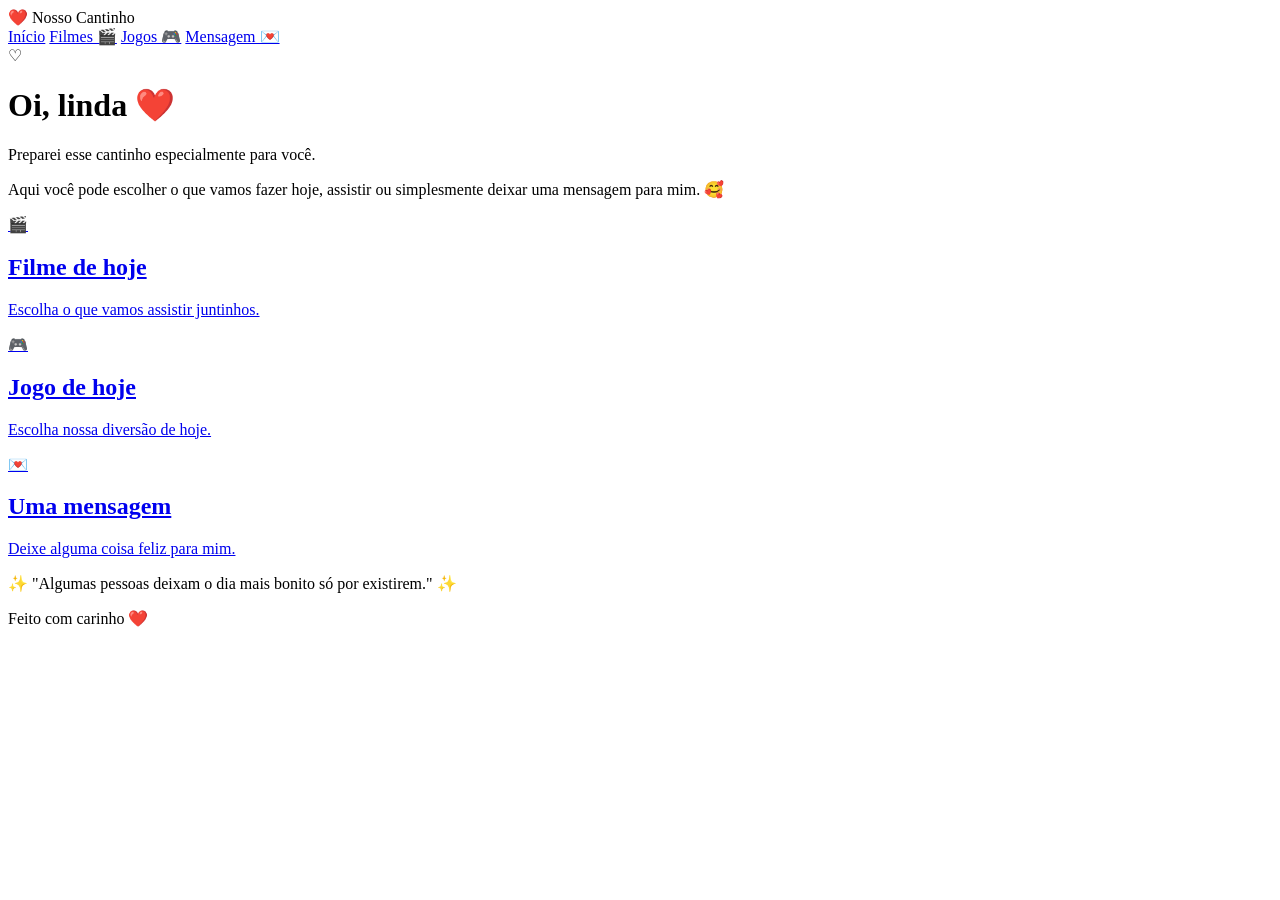
==== index.html @ 55f41e74 "Create index.html" ====
<!DOCTYPE html>
<html lang="pt-BR">

<head>
    <meta charset="UTF-8">
    <meta name="viewport" content="width=device-width, initial-scale=1.0">

    <title>Nosso cantinho ❤️</title>

    <link rel="stylesheet" href="style.css">
</head>

<body>

<header>
    <div class="logo">❤️ Nosso Cantinho</div>

    <nav>
        <a href="index.html">Início</a>
        <a href="filmes.html">Filmes 🎬</a>
        <a href="jogos.html">Jogos 🎮</a>
        <a href="contato.html">Mensagem 💌</a>
    </nav>
</header>

<main class="home">

    <div class="hero">

        <span class="small-heart">♡</span>

        <h1>Oi, linda ❤️</h1>

        <p id="saudacao">
            Preparei esse cantinho especialmente para você.
        </p>

        <p>
            Aqui você pode escolher o que vamos fazer hoje,
            assistir ou simplesmente deixar uma mensagem para mim. 🥰
        </p>

    </div>

    <section class="cards">

        <a href="filmes.html" class="menu-card">
            <span>🎬</span>
            <h2>Filme de hoje</h2>
            <p>Escolha o que vamos assistir juntinhos.</p>
        </a>

        <a href="jogos.html" class="menu-card">
            <span>🎮</span>
            <h2>Jogo de hoje</h2>
            <p>Escolha nossa diversão de hoje.</p>
        </a>

        <a href="contato.html" class="menu-card">
            <span>💌</span>
            <h2>Uma mensagem</h2>
            <p>Deixe alguma coisa feliz para mim.</p>
        </a>

    </section>

    <div class="love-message">
        <p>✨ "Algumas pessoas deixam o dia mais bonito só por existirem." ✨</p>
    </div>

</main>

<footer>
    Feito com carinho ❤️
</footer>

<script src="script.js"></script>

</body>
</html>
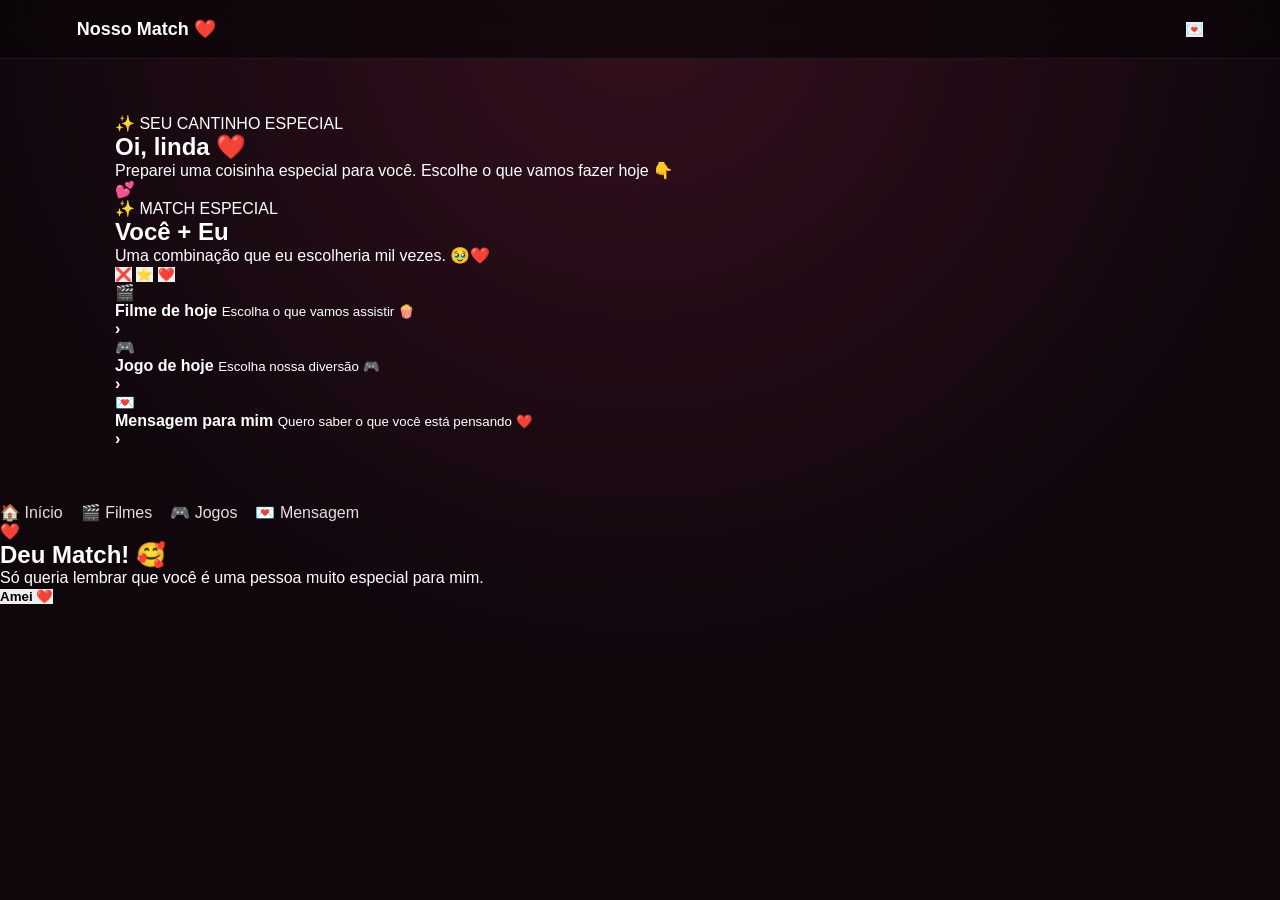
==== commit 32f37f18: "Atualizar o index.html" ====
--- a/index.html
+++ b/index.html
@@ -1,80 +1,149 @@
 <!DOCTYPE html>
 <html lang="pt-BR">
-
 <head>
     <meta charset="UTF-8">
     <meta name="viewport" content="width=device-width, initial-scale=1.0">
-
-    <title>Nosso cantinho ❤️</title>
-
+    <title>Nosso Match ❤️</title>
     <link rel="stylesheet" href="style.css">
 </head>
-
 <body>
 
-<header>
-    <div class="logo">❤️ Nosso Cantinho</div>
+<header class="header">
+    <a href="index.html" class="logo">
+        Nosso <span>Match</span> ❤️
+    </a>
 
-    <nav>
-        <a href="index.html">Início</a>
-        <a href="filmes.html">Filmes 🎬</a>
-        <a href="jogos.html">Jogos 🎮</a>
-        <a href="contato.html">Mensagem 💌</a>
-    </nav>
+    <button class="header-heart" onclick="mostrarAmor()">
+        💌
+    </button>
 </header>
 
 <main class="home">
 
-    <div class="hero">
+    <section class="welcome">
+        <p class="small-text">✨ SEU CANTINHO ESPECIAL</p>
 
-        <span class="small-heart">♡</span>
-
-        <h1>Oi, linda ❤️</h1>
-
-        <p id="saudacao">
-            Preparei esse cantinho especialmente para você.
-        </p>
+        <h1>
+            Oi, <span id="nomeDisplay">linda</span> ❤️
+        </h1>
 
         <p>
-            Aqui você pode escolher o que vamos fazer hoje,
-            assistir ou simplesmente deixar uma mensagem para mim. 🥰
+            Preparei uma coisinha especial para você.
+            Escolhe o que vamos fazer hoje 👇
         </p>
+    </section>
 
+    <section class="match-card">
+        <div class="card-gradient">
+            <div class="card-emoji">💕</div>
+
+            <div class="card-info">
+                <span class="match-badge">
+                    ✨ MATCH ESPECIAL
+                </span>
+
+                <h2>Você + Eu</h2>
+
+                <p>
+                    Uma combinação que eu escolheria
+                    mil vezes. 🥹❤️
+                </p>
+            </div>
+        </div>
+    </section>
+
+    <div class="match-buttons">
+        <button class="circle-button dislike" onclick="mostrarAmor()">❌</button>
+        <button class="circle-button star" onclick="mostrarAmor()">⭐</button>
+        <button class="circle-button like" onclick="mostrarAmor()">❤️</button>
     </div>
 
-    <section class="cards">
+    <section class="quick-options">
 
-        <a href="filmes.html" class="menu-card">
-            <span>🎬</span>
-            <h2>Filme de hoje</h2>
-            <p>Escolha o que vamos assistir juntinhos.</p>
+        <a href="filmes.html" class="quick-card">
+            <div class="quick-icon">🎬</div>
+
+            <div>
+                <strong>Filme de hoje</strong>
+                <small>Escolha o que vamos assistir 🍿</small>
+            </div>
+
+            <b>›</b>
         </a>
 
-        <a href="jogos.html" class="menu-card">
-            <span>🎮</span>
-            <h2>Jogo de hoje</h2>
-            <p>Escolha nossa diversão de hoje.</p>
+        <a href="jogos.html" class="quick-card">
+            <div class="quick-icon">🎮</div>
+
+            <div>
+                <strong>Jogo de hoje</strong>
+                <small>Escolha nossa diversão 🎮</small>
+            </div>
+
+            <b>›</b>
         </a>
 
-        <a href="contato.html" class="menu-card">
-            <span>💌</span>
-            <h2>Uma mensagem</h2>
-            <p>Deixe alguma coisa feliz para mim.</p>
+        <!-- BOTÃO CORRIGIDO -->
+        <a
+            href="contato.html"
+            class="quick-card"
+            onclick="abrirContato(event)"
+        >
+            <div class="quick-icon">💌</div>
+
+            <div>
+                <strong>Mensagem para mim</strong>
+                <small>Quero saber o que você está pensando ❤️</small>
+            </div>
+
+            <b>›</b>
         </a>
 
     </section>
-
-    <div class="love-message">
-        <p>✨ "Algumas pessoas deixam o dia mais bonito só por existirem." ✨</p>
-    </div>
-
 </main>
 
-<footer>
-    Feito com carinho ❤️
-</footer>
+<nav class="bottom-nav">
+    <a href="index.html" class="nav-item active">
+        🏠
+        <span>Início</span>
+    </a>
+
+    <a href="filmes.html" class="nav-item">
+        🎬
+        <span>Filmes</span>
+    </a>
+
+    <a href="jogos.html" class="nav-item">
+        🎮
+        <span>Jogos</span>
+    </a>
+
+    <a
+        href="contato.html"
+        class="nav-item"
+        onclick="abrirContato(event)"
+    >
+        💌
+        <span>Mensagem</span>
+    </a>
+</nav>
+
+<div id="modal" class="modal">
+    <div class="modal-box">
+        <div class="modal-heart">❤️</div>
+
+        <h2>Deu Match! 🥰</h2>
+
+        <p>
+            Só queria lembrar que você é
+            uma pessoa muito especial para mim.
+        </p>
+
+        <button onclick="fecharModal()">
+            Amei ❤️
+        </button>
+    </div>
+</div>
 
 <script src="script.js"></script>
-
 </body>
-</html>
+</html>
--- a/style.css
+++ b/style.css
@@ -0,0 +1,397 @@
+* {
+    box-sizing: border-box;
+    margin: 0;
+    padding: 0;
+}
+
+:root {
+    --pink: #ff4f81;
+    --pink-dark: #d9275d;
+    --bg: #10070d;
+    --card: rgba(255,255,255,0.08);
+    --text: #fff;
+    --muted: #d7c8ce;
+}
+
+body {
+    font-family: Arial, Helvetica, sans-serif;
+    background:
+        radial-gradient(circle at top, #35101f, #10070d 60%);
+    color: var(--text);
+    min-height: 100vh;
+}
+
+a {
+    text-decoration: none;
+    color: inherit;
+}
+
+/* HEADER */
+
+header {
+    width: 100%;
+    padding: 18px 6%;
+    display: flex;
+    justify-content: space-between;
+    align-items: center;
+    gap: 20px;
+    border-bottom: 1px solid rgba(255,255,255,.08);
+    background: rgba(10,5,8,.7);
+    backdrop-filter: blur(12px);
+    position: sticky;
+    top: 0;
+    z-index: 10;
+}
+
+.logo {
+    font-weight: bold;
+    font-size: 18px;
+}
+
+nav {
+    display: flex;
+    gap: 18px;
+    flex-wrap: wrap;
+}
+
+nav a {
+    color: #e8dce1;
+    transition: .3s;
+}
+
+nav a:hover {
+    color: var(--pink);
+}
+
+/* ENTRADA */
+
+.center-page {
+    display: flex;
+    align-items: center;
+    justify-content: center;
+    padding: 20px;
+    overflow: hidden;
+}
+
+.card {
+    width: 100%;
+    max-width: 470px;
+    padding: 38px 25px;
+    background: rgba(255,255,255,.08);
+    border: 1px solid rgba(255,255,255,.12);
+    border-radius: 25px;
+    text-align: center;
+    box-shadow: 0 25px 80px rgba(0,0,0,.5);
+    backdrop-filter: blur(15px);
+}
+
+.heart {
+    font-size: 55px;
+    animation: pulse 1.5s infinite;
+}
+
+.card h1 {
+    margin: 15px 0 10px;
+}
+
+.card p {
+    color: var(--muted);
+    line-height: 1.6;
+}
+
+.card h2 {
+    font-size: 20px;
+    margin: 25px 0;
+}
+
+input,
+textarea {
+    width: 100%;
+    border: none;
+    outline: none;
+    border-radius: 15px;
+    padding: 15px;
+    background: rgba(255,255,255,.1);
+    color: white;
+    font-size: 16px;
+    border: 1px solid rgba(255,255,255,.1);
+}
+
+input::placeholder,
+textarea::placeholder {
+    color: #c6b7bd;
+}
+
+.buttons {
+    display: flex;
+    justify-content: center;
+    gap: 12px;
+    margin-top: 18px;
+}
+
+button {
+    border: none;
+    cursor: pointer;
+    font-weight: bold;
+}
+
+.buttons button {
+    background: var(--pink);
+    color: white;
+    padding: 13px 22px;
+    border-radius: 30px;
+    transition: .3s;
+}
+
+.buttons button:hover {
+    transform: scale(1.05);
+}
+
+#nao {
+    background: #555;
+}
+
+/* HOME */
+
+.home,
+.page {
+    width: 92%;
+    max-width: 1050px;
+    margin: auto;
+    padding: 55px 0;
+}
+
+.hero {
+    text-align: center;
+    max-width: 700px;
+    margin: auto;
+}
+
+.hero h1 {
+    font-size: clamp(38px, 8vw, 70px);
+    margin: 12px 0;
+}
+
+.hero p {
+    color: var(--muted);
+    font-size: 18px;
+    line-height: 1.7;
+    margin: 10px 0;
+}
+
+.small-heart {
+    font-size: 50px;
+    color: var(--pink);
+}
+
+.cards {
+    display: grid;
+    grid-template-columns: repeat(3, 1fr);
+    gap: 20px;
+    margin-top: 50px;
+}
+
+.menu-card {
+    background: var(--card);
+    border: 1px solid rgba(255,255,255,.1);
+    border-radius: 22px;
+    padding: 30px 22px;
+    transition: .3s;
+}
+
+.menu-card:hover {
+    transform: translateY(-8px);
+    border-color: var(--pink);
+}
+
+.menu-card span {
+    font-size: 40px;
+}
+
+.menu-card h2 {
+    margin: 15px 0 8px;
+}
+
+.menu-card p {
+    color: var(--muted);
+    line-height: 1.5;
+}
+
+.love-message {
+    text-align: center;
+    margin-top: 55px;
+    padding: 25px;
+    border-radius: 20px;
+    background: rgba(255,79,129,.08);
+    color: #ffdce6;
+}
+
+/* PÁGINAS */
+
+.page-title {
+    text-align: center;
+    max-width: 700px;
+    margin: auto;
+}
+
+.page-title span {
+    font-size: 55px;
+}
+
+.page-title h1 {
+    font-size: clamp(30px, 6vw, 50px);
+    margin: 15px 0;
+}
+
+.page-title p {
+    color: var(--muted);
+    line-height: 1.6;
+}
+
+.options {
+    max-width: 700px;
+    margin: 40px auto;
+    display: grid;
+    gap: 15px;
+}
+
+.option {
+    padding: 22px;
+    border-radius: 20px;
+    text-align: left;
+    color: white;
+    background: rgba(255,255,255,.07);
+    border: 1px solid rgba(255,255,255,.1);
+    transition: .3s;
+}
+
+.option:hover {
+    transform: scale(1.02);
+    border-color: var(--pink);
+    background: rgba(255,79,129,.1);
+}
+
+.option span {
+    font-size: 32px;
+    float: left;
+    margin-right: 18px;
+}
+
+.option strong {
+    display: block;
+    font-size: 18px;
+    margin-bottom: 6px;
+}
+
+.option small {
+    color: #cbbbc1;
+}
+
+.result {
+    text-align: center;
+    max-width: 600px;
+    margin: 25px auto;
+    padding: 20px;
+    border-radius: 18px;
+    background: rgba(255,79,129,.12);
+    color: #ffe5ec;
+    min-height: 20px;
+}
+
+.back {
+    display: block;
+    width: fit-content;
+    margin: 30px auto;
+    color: #ff8fab;
+}
+
+/* CONTATO */
+
+.message-box {
+    max-width: 650px;
+    margin: 40px auto;
+}
+
+textarea {
+    height: 200px;
+    resize: vertical;
+    margin-bottom: 15px;
+}
+
+.send {
+    width: 100%;
+    padding: 16px;
+    border-radius: 15px;
+    background: var(--pink);
+    color: white;
+    font-size: 16px;
+    transition: .3s;
+}
+
+.send:hover {
+    background: var(--pink-dark);
+    transform: translateY(-2px);
+}
+
+.secret {
+    max-width: 600px;
+    margin: 40px auto;
+    padding: 25px;
+    text-align: center;
+    border-radius: 20px;
+    background: rgba(255,255,255,.05);
+    color: #d9c9cf;
+}
+
+/* FOOTER */
+
+footer {
+    text-align: center;
+    padding: 30px;
+    color: #a9979e;
+}
+
+/* ANIMAÇÃO */
+
+@keyframes pulse {
+    0%, 100% {
+        transform: scale(1);
+    }
+
+    50% {
+        transform: scale(1.15);
+    }
+}
+
+/* CELULAR */
+
+@media (max-width: 700px) {
+
+    header {
+        flex-direction: column;
+        padding: 15px;
+    }
+
+    nav {
+        justify-content: center;
+        gap: 10px;
+        font-size: 13px;
+    }
+
+    .cards {
+        grid-template-columns: 1fr;
+    }
+
+    .home,
+    .page {
+        padding: 35px 0;
+    }
+
+    .buttons {
+        flex-direction: column;
+    }
+
+    .buttons button {
+        width: 100%;
+    }
+}
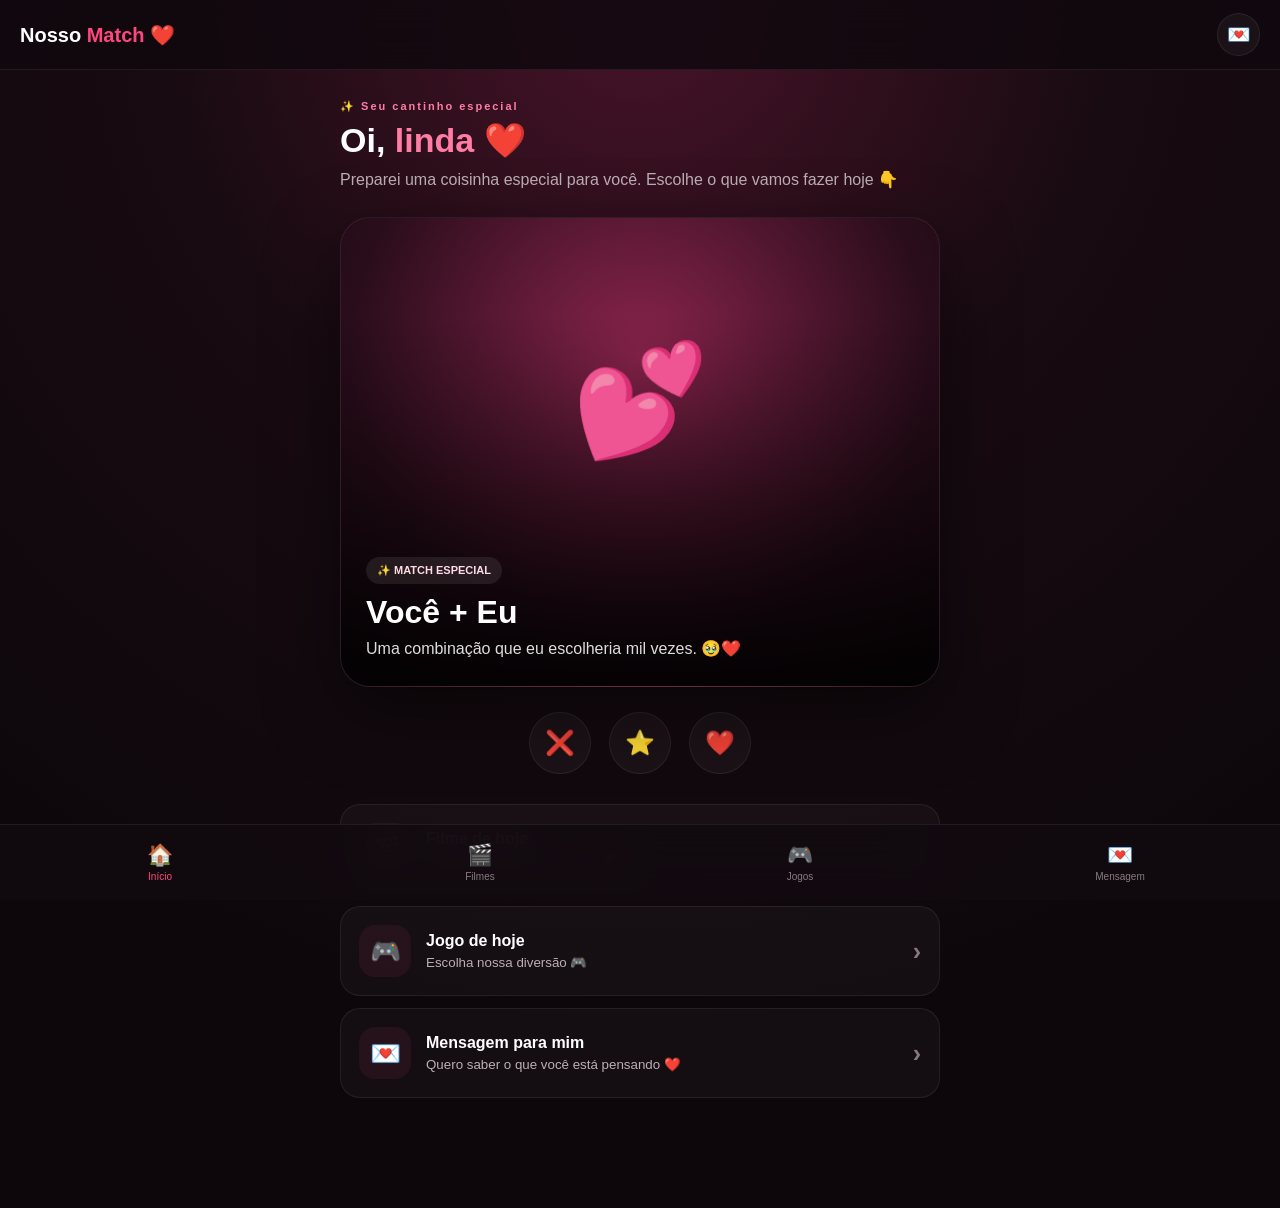
==== commit 122ef790: "Atualizar o index.html" ====
--- a/index.html
+++ b/index.html
@@ -6,22 +6,29 @@
     <title>Nosso Match ❤️</title>
     <link rel="stylesheet" href="style.css">
 </head>
+
 <body>
 
 <header class="header">
-    <a href="index.html" class="logo">
+
+    <div class="logo">
         Nosso <span>Match</span> ❤️
-    </a>
+    </div>
 
     <button class="header-heart" onclick="mostrarAmor()">
         💌
     </button>
+
 </header>
 
+
 <main class="home">
 
     <section class="welcome">
-        <p class="small-text">✨ SEU CANTINHO ESPECIAL</p>
+
+        <p class="small-text">
+            ✨ Seu cantinho especial
+        </p>
 
         <h1>
             Oi, <span id="nomeDisplay">linda</span> ❤️
@@ -31,77 +38,125 @@
             Preparei uma coisinha especial para você.
             Escolhe o que vamos fazer hoje 👇
         </p>
+
     </section>
 
+
     <section class="match-card">
+
         <div class="card-gradient">
-            <div class="card-emoji">💕</div>
+
+            <div class="card-emoji">
+                💕
+            </div>
 
             <div class="card-info">
+
                 <span class="match-badge">
                     ✨ MATCH ESPECIAL
                 </span>
 
-                <h2>Você + Eu</h2>
+                <h2>
+                    Você + Eu
+                </h2>
 
                 <p>
                     Uma combinação que eu escolheria
                     mil vezes. 🥹❤️
                 </p>
-            </div>
+
+            </div>
+
         </div>
+
     </section>
 
+
     <div class="match-buttons">
-        <button class="circle-button dislike" onclick="mostrarAmor()">❌</button>
-        <button class="circle-button star" onclick="mostrarAmor()">⭐</button>
-        <button class="circle-button like" onclick="mostrarAmor()">❤️</button>
+
+        <button
+            class="circle-button dislike"
+            onclick="mostrarAmor()">
+            ❌
+        </button>
+
+        <button
+            class="circle-button star"
+            onclick="mostrarAmor()">
+            ⭐
+        </button>
+
+        <button
+            class="circle-button like"
+            onclick="mostrarAmor()">
+            ❤️
+        </button>
+
     </div>
 
+
     <section class="quick-options">
 
         <a href="filmes.html" class="quick-card">
-            <div class="quick-icon">🎬</div>
+
+            <div class="quick-icon">
+                🎬
+            </div>
 
             <div>
                 <strong>Filme de hoje</strong>
-                <small>Escolha o que vamos assistir 🍿</small>
+                <small>
+                    Escolha o que vamos assistir 🍿
+                </small>
             </div>
 
             <b>›</b>
+
         </a>
 
+
         <a href="jogos.html" class="quick-card">
-            <div class="quick-icon">🎮</div>
+
+            <div class="quick-icon">
+                🎮
+            </div>
 
             <div>
                 <strong>Jogo de hoje</strong>
-                <small>Escolha nossa diversão 🎮</small>
+                <small>
+                    Escolha nossa diversão 🎮
+                </small>
             </div>
 
             <b>›</b>
+
         </a>
 
-        <!-- BOTÃO CORRIGIDO -->
-        <a
-            href="contato.html"
-            class="quick-card"
-            onclick="abrirContato(event)"
-        >
-            <div class="quick-icon">💌</div>
+
+        <a href="contato.html" class="quick-card">
+
+            <div class="quick-icon">
+                💌
+            </div>
 
             <div>
                 <strong>Mensagem para mim</strong>
-                <small>Quero saber o que você está pensando ❤️</small>
+                <small>
+                    Quero saber o que você está pensando ❤️
+                </small>
             </div>
 
             <b>›</b>
+
         </a>
 
     </section>
+
 </main>
 
+
 <nav class="bottom-nav">
+
     <a href="index.html" class="nav-item active">
         🏠
         <span>Início</span>
@@ -117,19 +172,21 @@
         <span>Jogos</span>
     </a>
 
-    <a
-        href="contato.html"
-        class="nav-item"
-        onclick="abrirContato(event)"
-    >
+    <a href="contato.html" class="nav-item">
         💌
         <span>Mensagem</span>
     </a>
+
 </nav>
 
+
 <div id="modal" class="modal">
+
     <div class="modal-box">
-        <div class="modal-heart">❤️</div>
+
+        <div class="modal-heart">
+            ❤️
+        </div>
 
         <h2>Deu Match! 🥰</h2>
 
@@ -141,9 +198,13 @@
         <button onclick="fecharModal()">
             Amei ❤️
         </button>
+
     </div>
+
 </div>
 
+
 <script src="script.js"></script>
+
 </body>
 </html>
--- a/style.css
+++ b/style.css
@@ -1,397 +1,799 @@
 * {
-    box-sizing: border-box;
     margin: 0;
     padding: 0;
+    box-sizing: border-box;
 }
 
 :root {
-    --pink: #ff4f81;
-    --pink-dark: #d9275d;
-    --bg: #10070d;
-    --card: rgba(255,255,255,0.08);
-    --text: #fff;
-    --muted: #d7c8ce;
+    --pink: #ff477e;
+    --pink-light: #ff7da4;
+    --pink-dark: #e52d62;
+    --background: #0d070b;
+    --card: #ffffff0b;
+    --border: #ffffff12;
+    --text: #ffffff;
+    --muted: #bcaeb5;
+}
+
+html {
+    scroll-behavior: smooth;
 }
 
 body {
     font-family: Arial, Helvetica, sans-serif;
+    color: var(--text);
     background:
-        radial-gradient(circle at top, #35101f, #10070d 60%);
-    color: var(--text);
+        radial-gradient(
+            circle at top,
+            #481329 0%,
+            #180b11 35%,
+            #0d070b 75%
+        );
     min-height: 100vh;
 }
 
 a {
+    color: inherit;
     text-decoration: none;
-    color: inherit;
-}
-
-/* HEADER */
-
-header {
+}
+
+button {
+    font-family: inherit;
+    cursor: pointer;
+}
+
+
+/* =========================
+   ENTRADA
+========================= */
+
+.entry-body {
+    min-height: 100vh;
+    display: flex;
+    align-items: center;
+    justify-content: center;
+    padding: 25px;
+    overflow: hidden;
+    background:
+        radial-gradient(
+            circle at top,
+            #681b3c,
+            #0d070b 65%
+        );
+}
+
+.entry-card {
+    position: relative;
     width: 100%;
-    padding: 18px 6%;
-    display: flex;
-    justify-content: space-between;
-    align-items: center;
-    gap: 20px;
-    border-bottom: 1px solid rgba(255,255,255,.08);
-    background: rgba(10,5,8,.7);
-    backdrop-filter: blur(12px);
+    max-width: 430px;
+    padding: 42px 25px;
+    text-align: center;
+    border: 1px solid var(--border);
+    border-radius: 30px;
+    background: #ffffff0b;
+    backdrop-filter: blur(18px);
+    box-shadow: 0 25px 80px #00000090;
+    z-index: 2;
+}
+
+.big-heart {
+    font-size: 70px;
+    animation: pulse 1.5s infinite;
+}
+
+@keyframes pulse {
+
+    0%, 100% {
+        transform: scale(1);
+    }
+
+    50% {
+        transform: scale(1.12);
+    }
+}
+
+.mini-title {
+    margin-top: 20px;
+    color: var(--pink-light);
+    font-size: 11px;
+    font-weight: bold;
+    letter-spacing: 3px;
+}
+
+.entry-card h1 {
+    margin-top: 10px;
+    font-size: 38px;
+}
+
+.entry-text {
+    margin-top: 12px;
+    color: var(--muted);
+    line-height: 1.6;
+}
+
+.question {
+    margin-top: 25px;
+    font-size: 18px;
+    font-weight: bold;
+}
+
+.entry-card input {
+    width: 100%;
+    margin-top: 20px;
+    padding: 16px;
+    border: 1px solid var(--border);
+    border-radius: 15px;
+    outline: none;
+    background: #ffffff0b;
+    color: white;
+    font-size: 16px;
+}
+
+.entry-card input::placeholder {
+    color: #95858c;
+}
+
+.entry-buttons {
+    display: flex;
+    gap: 12px;
+    margin-top: 14px;
+}
+
+.main-btn,
+.no-btn {
+    flex: 1;
+    padding: 15px;
+    border: 0;
+    border-radius: 30px;
+    font-weight: bold;
+    transition: .25s;
+}
+
+.main-btn {
+    color: white;
+    background: linear-gradient(
+        135deg,
+        var(--pink-light),
+        var(--pink-dark)
+    );
+    box-shadow: 0 10px 30px #ff477e30;
+}
+
+.no-btn {
+    color: white;
+    background: #ffffff12;
+}
+
+.main-btn:hover {
+    transform: translateY(-2px) scale(1.02);
+}
+
+#mensagem {
+    min-height: 20px;
+    margin-top: 15px;
+    color: var(--pink-light);
+}
+
+.floating-hearts span {
+    position: fixed;
+    opacity: .12;
+    font-size: 30px;
+    animation: float 8s infinite ease-in-out;
+}
+
+.floating-hearts span:nth-child(1) {
+    left: 10%;
+    top: 15%;
+}
+
+.floating-hearts span:nth-child(2) {
+    left: 80%;
+    top: 20%;
+    animation-delay: 2s;
+}
+
+.floating-hearts span:nth-child(3) {
+    left: 20%;
+    top: 75%;
+    animation-delay: 4s;
+}
+
+.floating-hearts span:nth-child(4) {
+    left: 75%;
+    top: 70%;
+    animation-delay: 1s;
+}
+
+.floating-hearts span:nth-child(5) {
+    left: 45%;
+    top: 10%;
+    animation-delay: 3s;
+}
+
+@keyframes float {
+
+    50% {
+        transform: translateY(-30px) rotate(12deg);
+    }
+}
+
+
+/* =========================
+   CABEÇALHO
+========================= */
+
+.header {
     position: sticky;
     top: 0;
-    z-index: 10;
+    z-index: 50;
+    height: 70px;
+    padding: 0 20px;
+    display: flex;
+    justify-content: space-between;
+    align-items: center;
+    border-bottom: 1px solid var(--border);
+    background: #11090edd;
+    backdrop-filter: blur(18px);
 }
 
 .logo {
+    font-size: 20px;
     font-weight: bold;
+}
+
+.logo span {
+    color: var(--pink);
+}
+
+.header-heart {
+    width: 43px;
+    height: 43px;
+    border: 1px solid var(--border);
+    border-radius: 50%;
+    color: white;
+    background: #ffffff0b;
+    font-size: 19px;
+    transition: .2s;
+}
+
+.header-heart:hover {
+    transform: scale(1.08);
+}
+
+
+/* =========================
+   HOME
+========================= */
+
+.home {
+    width: 92%;
+    max-width: 600px;
+    margin: auto;
+    padding: 30px 0 110px;
+}
+
+.welcome {
+    margin-bottom: 25px;
+}
+
+.small-text {
+    color: var(--pink-light);
+    font-size: 11px;
+    font-weight: bold;
+    letter-spacing: 2px;
+}
+
+.welcome h1 {
+    margin-top: 7px;
+    font-size: 34px;
+}
+
+.welcome h1 span {
+    color: var(--pink-light);
+}
+
+.welcome > p:last-child {
+    margin-top: 8px;
+    color: var(--muted);
+    line-height: 1.5;
+}
+
+
+/* =========================
+   CARD PRINCIPAL
+========================= */
+
+.match-card {
+    height: 470px;
+    position: relative;
+    overflow: hidden;
+    border-radius: 30px;
+    border: 1px solid #ffffff12;
+    background:
+        radial-gradient(
+            circle at 50% 30%,
+            #8b244d,
+            #2a0d1b 65%,
+            #150910
+        );
+    box-shadow: 0 25px 70px #00000080;
+}
+
+.card-gradient {
+    position: absolute;
+    inset: 0;
+    display: flex;
+    flex-direction: column;
+    justify-content: flex-end;
+    padding: 25px;
+    background:
+        linear-gradient(
+            to bottom,
+            transparent 20%,
+            #000000dd 100%
+        );
+}
+
+.card-emoji {
+    flex: 1;
+    display: flex;
+    align-items: center;
+    justify-content: center;
+    font-size: 110px;
+}
+
+.card-info h2 {
+    margin-top: 10px;
+    font-size: 32px;
+}
+
+.card-info p {
+    margin-top: 6px;
+    color: #ddd;
+    line-height: 1.5;
+}
+
+.match-badge {
+    display: inline-block;
+    padding: 7px 11px;
+    border-radius: 20px;
+    color: #ffd9e4;
+    background: #ffffff15;
+    font-size: 11px;
+    font-weight: bold;
+}
+
+
+/* =========================
+   BOTÕES MATCH
+========================= */
+
+.match-buttons {
+    display: flex;
+    justify-content: center;
+    gap: 18px;
+    margin: 25px 0 30px;
+}
+
+.circle-button {
+    width: 62px;
+    height: 62px;
+    border: 1px solid var(--border);
+    border-radius: 50%;
+    background: #ffffff0a;
+    font-size: 24px;
+    transition: .2s;
+}
+
+.circle-button:hover {
+    transform: scale(1.1);
+}
+
+.dislike {
+    color: #ff6d6d;
+}
+
+.star {
+    color: #62c9ff;
+}
+
+.like {
+    color: var(--pink);
+}
+
+
+/* =========================
+   CARDS RÁPIDOS
+========================= */
+
+.quick-options {
+    display: grid;
+    gap: 12px;
+}
+
+.quick-card {
+    display: flex;
+    align-items: center;
+    gap: 15px;
+    padding: 18px;
+    border: 1px solid var(--border);
+    border-radius: 20px;
+    background: #ffffff08;
+    transition: .25s;
+}
+
+.quick-card:hover {
+    transform: translateY(-3px);
+    border-color: #ff477e55;
+    background: #ff477e0d;
+}
+
+.quick-icon {
+    width: 52px;
+    height: 52px;
+    display: flex;
+    align-items: center;
+    justify-content: center;
+    flex-shrink: 0;
+    border-radius: 16px;
+    background: #ff477e12;
+    font-size: 25px;
+}
+
+.quick-card div:nth-child(2) {
+    flex: 1;
+}
+
+.quick-card strong {
+    display: block;
+    font-size: 16px;
+}
+
+.quick-card small {
+    display: block;
+    margin-top: 5px;
+    color: var(--muted);
+}
+
+.quick-card b {
+    color: #88777f;
+    font-size: 25px;
+}
+
+
+/* =========================
+   PÁGINAS
+========================= */
+
+.page {
+    width: 92%;
+    max-width: 600px;
+    margin: auto;
+    padding: 40px 0 110px;
+}
+
+.page-title {
+    text-align: center;
+    margin-bottom: 30px;
+}
+
+.page-emoji {
+    font-size: 58px;
+    margin-bottom: 15px;
+}
+
+.page-title h1 {
+    margin: 10px 0;
+    font-size: 31px;
+}
+
+.page-title > p:last-child {
+    color: var(--muted);
+    line-height: 1.6;
+}
+
+
+/* =========================
+   ESCOLHAS
+========================= */
+
+.choices {
+    display: grid;
+    gap: 13px;
+}
+
+.choice {
+    width: 100%;
+    display: flex;
+    align-items: center;
+    gap: 15px;
+    padding: 18px;
+    text-align: left;
+    border: 1px solid var(--border);
+    border-radius: 22px;
+    color: white;
+    background: #ffffff08;
+    transition: .25s;
+}
+
+.choice:hover {
+    transform: translateY(-3px);
+    border-color: #ff477e66;
+    background: #ff477e12;
+}
+
+.choice:active {
+    transform: scale(.98);
+}
+
+.choice-icon {
+    width: 55px;
+    height: 55px;
+    display: flex;
+    align-items: center;
+    justify-content: center;
+    flex-shrink: 0;
+    border-radius: 17px;
+    background: #ff477e12;
+    font-size: 27px;
+}
+
+.choice-text {
+    flex: 1;
+}
+
+.choice-text strong {
+    display: block;
     font-size: 18px;
 }
 
-nav {
-    display: flex;
-    gap: 18px;
-    flex-wrap: wrap;
-}
-
-nav a {
-    color: #e8dce1;
-    transition: .3s;
-}
-
-nav a:hover {
+.choice-text small {
+    display: block;
+    margin-top: 5px;
+    color: var(--muted);
+    line-height: 1.4;
+}
+
+.arrow {
+    color: #8e7d85;
+    font-size: 28px;
+}
+
+
+/* =========================
+   RESULTADO
+========================= */
+
+.result {
+    display: none;
+    margin-top: 20px;
+    padding: 20px;
+    text-align: center;
+    border: 1px solid #ff477e44;
+    border-radius: 20px;
+    color: #ffe5ed;
+    background: #ff477e12;
+    line-height: 1.6;
+}
+
+.result.show {
+    display: block;
+}
+
+
+/* =========================
+   CONTATO
+========================= */
+
+.message-box {
+    padding: 20px;
+    border: 1px solid var(--border);
+    border-radius: 25px;
+    background: #ffffff08;
+}
+
+textarea {
+    width: 100%;
+    height: 190px;
+    resize: none;
+    padding: 16px;
+    border: 1px solid var(--border);
+    border-radius: 17px;
+    outline: none;
+    color: white;
+    background: #00000025;
+    line-height: 1.5;
+}
+
+textarea::placeholder {
+    color: #96868e;
+}
+
+.whatsapp-button {
+    width: 100%;
+    margin-top: 12px;
+    padding: 16px;
+    border: 0;
+    border-radius: 18px;
+    color: white;
+    background: linear-gradient(
+        135deg,
+        #25d366,
+        #128c7e
+    );
+    font-weight: bold;
+    transition: .2s;
+}
+
+.whatsapp-button:hover {
+    transform: translateY(-2px);
+}
+
+.notice {
+    min-height: 20px;
+    margin-top: 12px;
+    text-align: center;
+    color: var(--pink-light);
+}
+
+.secret-message {
+    margin-top: 25px;
+    padding: 25px;
+    text-align: center;
+    border: 1px solid #ff477e15;
+    border-radius: 23px;
+    background: #ff477e08;
+}
+
+.secret-message > div {
+    font-size: 35px;
+}
+
+.secret-message h3 {
+    margin: 10px 0;
+}
+
+.secret-message p {
+    color: var(--muted);
+    line-height: 1.6;
+}
+
+
+/* =========================
+   VOLTAR
+========================= */
+
+.back-button {
+    display: block;
+    width: max-content;
+    margin: 30px auto 0;
+    padding: 12px 18px;
+    border-radius: 20px;
+    color: var(--pink-light);
+    background: #ffffff08;
+}
+
+
+/* =========================
+   MENU INFERIOR
+========================= */
+
+.bottom-nav {
+    position: fixed;
+    z-index: 60;
+    left: 0;
+    right: 0;
+    bottom: 0;
+    height: 76px;
+    display: flex;
+    justify-content: space-around;
+    align-items: center;
+    border-top: 1px solid var(--border);
+    background: #120a0fee;
+    backdrop-filter: blur(18px);
+}
+
+.nav-item {
+    min-width: 65px;
+    text-align: center;
+    color: #897a81;
+    font-size: 21px;
+    transition: .2s;
+}
+
+.nav-item span {
+    display: block;
+    margin-top: 4px;
+    font-size: 10px;
+}
+
+.nav-item.active {
     color: var(--pink);
 }
 
-/* ENTRADA */
-
-.center-page {
-    display: flex;
+
+/* =========================
+   MODAL
+========================= */
+
+.modal {
+    position: fixed;
+    z-index: 100;
+    inset: 0;
+    display: none;
     align-items: center;
     justify-content: center;
     padding: 20px;
-    overflow: hidden;
-}
-
-.card {
+    background: #000000c9;
+}
+
+.modal.show {
+    display: flex;
+}
+
+.modal-box {
     width: 100%;
-    max-width: 470px;
-    padding: 38px 25px;
-    background: rgba(255,255,255,.08);
-    border: 1px solid rgba(255,255,255,.12);
-    border-radius: 25px;
+    max-width: 380px;
+    padding: 30px;
     text-align: center;
-    box-shadow: 0 25px 80px rgba(0,0,0,.5);
-    backdrop-filter: blur(15px);
-}
-
-.heart {
-    font-size: 55px;
+    border: 1px solid var(--border);
+    border-radius: 27px;
+    background: #1c0e16;
+    box-shadow: 0 25px 70px #000;
+}
+
+.modal-heart {
+    font-size: 60px;
     animation: pulse 1.5s infinite;
 }
 
-.card h1 {
-    margin: 15px 0 10px;
-}
-
-.card p {
+.modal-box h2 {
+    margin: 12px 0;
+}
+
+.modal-box p {
     color: var(--muted);
     line-height: 1.6;
 }
 
-.card h2 {
-    font-size: 20px;
-    margin: 25px 0;
-}
-
-input,
-textarea {
-    width: 100%;
-    border: none;
-    outline: none;
-    border-radius: 15px;
-    padding: 15px;
-    background: rgba(255,255,255,.1);
+.modal-box button {
+    margin-top: 20px;
+    padding: 13px 25px;
+    border-radius: 25px;
     color: white;
-    font-size: 16px;
-    border: 1px solid rgba(255,255,255,.1);
-}
-
-input::placeholder,
-textarea::placeholder {
-    color: #c6b7bd;
-}
-
-.buttons {
-    display: flex;
-    justify-content: center;
-    gap: 12px;
-    margin-top: 18px;
-}
-
-button {
-    border: none;
-    cursor: pointer;
+    background: var(--pink);
     font-weight: bold;
 }
 
-.buttons button {
-    background: var(--pink);
-    color: white;
-    padding: 13px 22px;
-    border-radius: 30px;
-    transition: .3s;
-}
-
-.buttons button:hover {
-    transform: scale(1.05);
-}
-
-#nao {
-    background: #555;
-}
-
-/* HOME */
-
-.home,
-.page {
-    width: 92%;
-    max-width: 1050px;
-    margin: auto;
-    padding: 55px 0;
-}
-
-.hero {
-    text-align: center;
-    max-width: 700px;
-    margin: auto;
-}
-
-.hero h1 {
-    font-size: clamp(38px, 8vw, 70px);
-    margin: 12px 0;
-}
-
-.hero p {
-    color: var(--muted);
-    font-size: 18px;
-    line-height: 1.7;
-    margin: 10px 0;
-}
-
-.small-heart {
-    font-size: 50px;
-    color: var(--pink);
-}
-
-.cards {
-    display: grid;
-    grid-template-columns: repeat(3, 1fr);
-    gap: 20px;
-    margin-top: 50px;
-}
-
-.menu-card {
-    background: var(--card);
-    border: 1px solid rgba(255,255,255,.1);
-    border-radius: 22px;
-    padding: 30px 22px;
-    transition: .3s;
-}
-
-.menu-card:hover {
-    transform: translateY(-8px);
-    border-color: var(--pink);
-}
-
-.menu-card span {
-    font-size: 40px;
-}
-
-.menu-card h2 {
-    margin: 15px 0 8px;
-}
-
-.menu-card p {
-    color: var(--muted);
-    line-height: 1.5;
-}
-
-.love-message {
-    text-align: center;
-    margin-top: 55px;
-    padding: 25px;
-    border-radius: 20px;
-    background: rgba(255,79,129,.08);
-    color: #ffdce6;
-}
-
-/* PÁGINAS */
-
-.page-title {
-    text-align: center;
-    max-width: 700px;
-    margin: auto;
-}
-
-.page-title span {
-    font-size: 55px;
-}
-
-.page-title h1 {
-    font-size: clamp(30px, 6vw, 50px);
-    margin: 15px 0;
-}
-
-.page-title p {
-    color: var(--muted);
-    line-height: 1.6;
-}
-
-.options {
-    max-width: 700px;
-    margin: 40px auto;
-    display: grid;
-    gap: 15px;
-}
-
-.option {
-    padding: 22px;
-    border-radius: 20px;
-    text-align: left;
-    color: white;
-    background: rgba(255,255,255,.07);
-    border: 1px solid rgba(255,255,255,.1);
-    transition: .3s;
-}
-
-.option:hover {
-    transform: scale(1.02);
-    border-color: var(--pink);
-    background: rgba(255,79,129,.1);
-}
-
-.option span {
-    font-size: 32px;
-    float: left;
-    margin-right: 18px;
-}
-
-.option strong {
-    display: block;
-    font-size: 18px;
-    margin-bottom: 6px;
-}
-
-.option small {
-    color: #cbbbc1;
-}
-
-.result {
-    text-align: center;
-    max-width: 600px;
-    margin: 25px auto;
-    padding: 20px;
-    border-radius: 18px;
-    background: rgba(255,79,129,.12);
-    color: #ffe5ec;
-    min-height: 20px;
-}
-
-.back {
-    display: block;
-    width: fit-content;
-    margin: 30px auto;
-    color: #ff8fab;
-}
-
-/* CONTATO */
-
-.message-box {
-    max-width: 650px;
-    margin: 40px auto;
-}
-
-textarea {
-    height: 200px;
-    resize: vertical;
-    margin-bottom: 15px;
-}
-
-.send {
-    width: 100%;
-    padding: 16px;
-    border-radius: 15px;
-    background: var(--pink);
-    color: white;
-    font-size: 16px;
-    transition: .3s;
-}
-
-.send:hover {
-    background: var(--pink-dark);
-    transform: translateY(-2px);
-}
-
-.secret {
-    max-width: 600px;
-    margin: 40px auto;
-    padding: 25px;
-    text-align: center;
-    border-radius: 20px;
-    background: rgba(255,255,255,.05);
-    color: #d9c9cf;
-}
-
-/* FOOTER */
-
-footer {
-    text-align: center;
-    padding: 30px;
-    color: #a9979e;
-}
-
-/* ANIMAÇÃO */
-
-@keyframes pulse {
-    0%, 100% {
-        transform: scale(1);
-    }
-
-    50% {
-        transform: scale(1.15);
-    }
-}
-
-/* CELULAR */
-
-@media (max-width: 700px) {
-
-    header {
-        flex-direction: column;
-        padding: 15px;
-    }
-
-    nav {
-        justify-content: center;
-        gap: 10px;
-        font-size: 13px;
-    }
-
-    .cards {
-        grid-template-columns: 1fr;
-    }
-
-    .home,
-    .page {
-        padding: 35px 0;
-    }
-
-    .buttons {
-        flex-direction: column;
-    }
-
-    .buttons button {
-        width: 100%;
-    }
-}
+
+/* =========================
+   CELULAR
+========================= */
+
+@media (max-width: 500px) {
+
+    .entry-card {
+        padding: 35px 20px;
+    }
+
+    .entry-card h1 {
+        font-size: 33px;
+    }
+
+    .match-card {
+        height: 430px;
+    }
+
+    .card-emoji {
+        font-size: 90px;
+    }
+
+    .welcome h1 {
+        font-size: 29px;
+    }
+
+    .page-title h1 {
+        font-size: 28px;
+    }
+
+}
